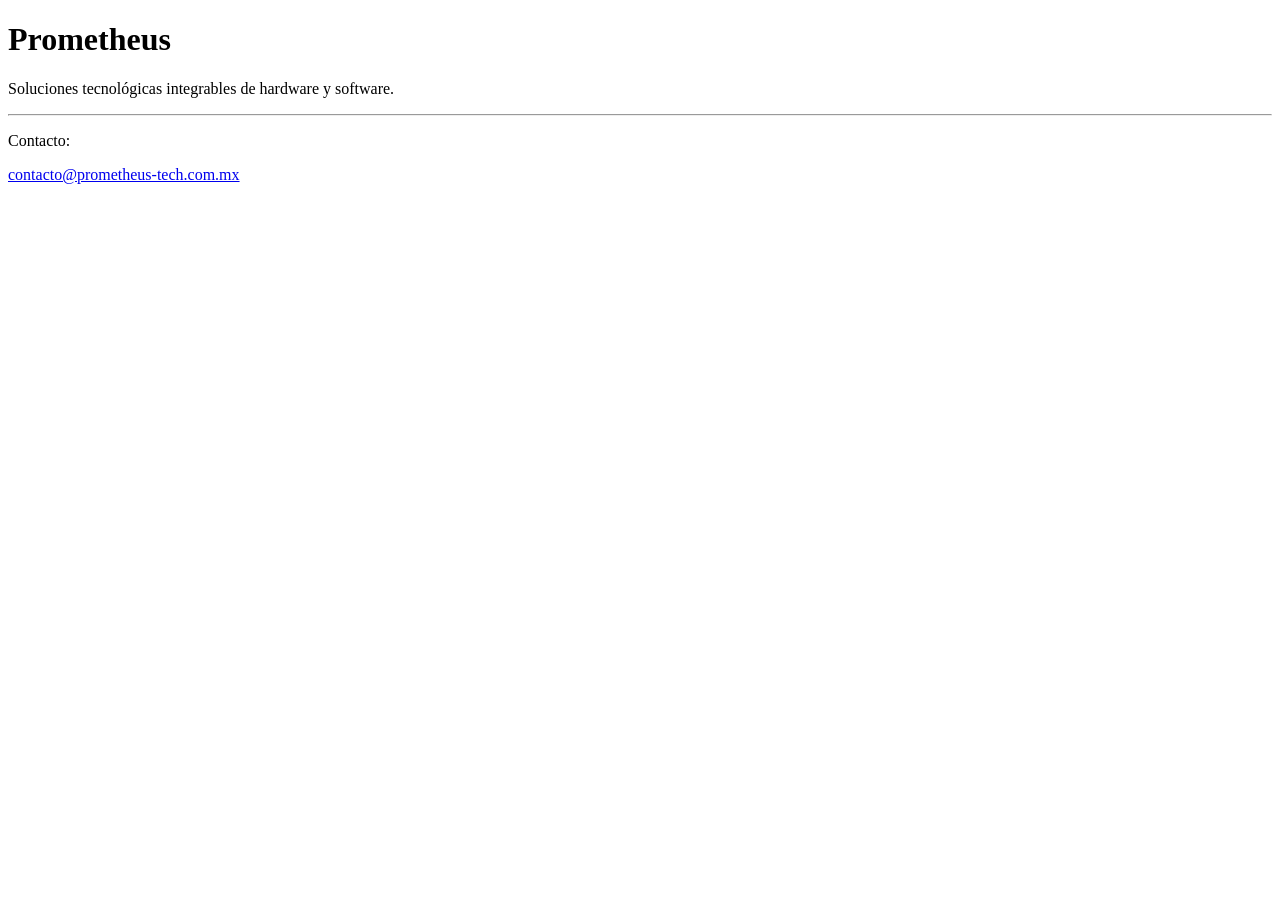
==== index.html @ 94877c94 "Create index.html" ====
<!DOCTYPE html>
<html lang="es">
<head>
  <meta charset="UTF-8">
  <meta name="viewport" content="width=device-width, initial-scale=1.0">
  <title>Prometheus</title>
</head>
<body>

  <h1>Prometheus</h1>
  <p>Soluciones tecnológicas integrables de hardware y software.</p>

  <hr>

  <p>Contacto:</p>
  <p>
    <a href="mailto:contacto@prometheus-tech.com.mx">
      contacto@prometheus-tech.com.mx
    </a>
  </p>

</body>
</html>
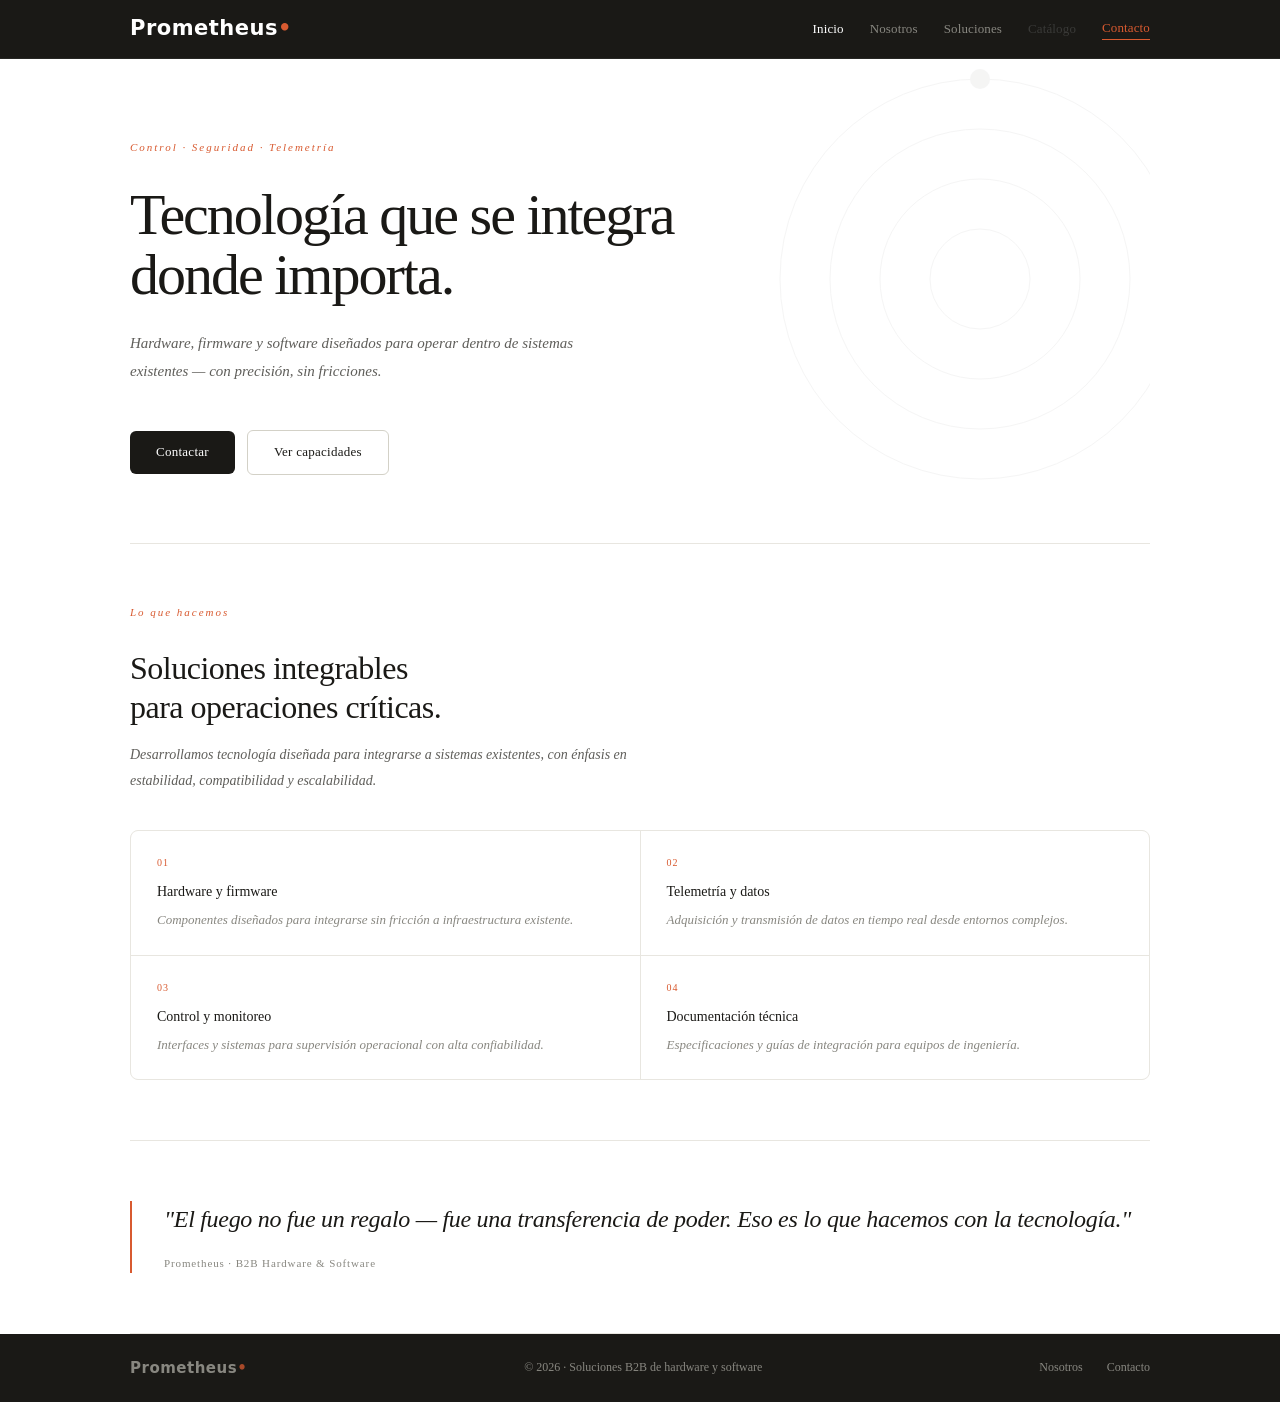
==== commit e4320626: "Pagina Prometheus light v2.0" ====
--- a/index.html
+++ b/index.html
@@ -1,23 +1,185 @@
 <!DOCTYPE html>
 <html lang="es">
 <head>
-  <meta charset="UTF-8">
-  <meta name="viewport" content="width=device-width, initial-scale=1.0">
+  <meta charset="UTF-8" />
+  <meta name="viewport" content="width=device-width, initial-scale=1.0" />
   <title>Prometheus</title>
+  <link rel="stylesheet" href="css/styles.css" />
+  <link rel="icon" href="img/favicon.svg" type="image/svg+xml">
+  <link rel="canonical" href="https://prometheus-tech.com.mx/">
+  <meta name="description" content="Empresa tecnológica B2B especializada en el desarrollo de soluciones integrables de hardware y software, enfocada en control, seguridad y telemetría.">
+  <meta name="robots" content="index,follow">
+  <meta property="og:title" content="Prometheus">
+  <meta property="og:description" content="Soluciones integrables de hardware y software para control, seguridad y telemetría.">
+  <meta property="og:type" content="website">
+  <meta property="og:url" content="https://prometheus-tech.com.mx/">
 </head>
+
 <body>
+  <div class="theme-ripple" aria-hidden="true"></div>
 
-  <h1>Prometheus</h1>
-  <p>Soluciones tecnológicas integrables de hardware y software.</p>
+  <header>
+    <div class="header-inner">
+      <a class="brand" href="/" aria-label="Prometheus — Inicio">Prometheus<span>•</span></a>
+      <nav>
+        <a href="/"            class="active">Inicio</a>
+        <a href="/nosotros">Nosotros</a>
+        <a href="/soluciones">Soluciones</a>
+        <a href="#" class="is-disabled" aria-disabled="true" title="En progreso">Catálogo</a>
+        <a href="/contacto" class="contact-link" data-ripple>Contacto</a>
+      </nav>
+      <button class="menu-toggle" id="menuToggle" aria-label="Abrir menú" aria-expanded="false" aria-controls="mobileNavPanel">
+        <span class="menu-bar"></span>
+        <span class="menu-bar"></span>
+        <span class="menu-bar"></span>
+      </button>
+    </div>
+    <div class="mobile-nav-panel" id="mobileNavPanel">
+      <a href="/" class="active">Inicio</a>
+      <a href="/nosotros">Nosotros</a>
+      <a href="/soluciones">Soluciones</a>
+      <a href="#" class="is-disabled" aria-disabled="true" title="En progreso">Catálogo</a>
+      <a href="/contacto" class="contact-link" data-ripple>Contacto</a>
+    </div>
+  </header>
 
-  <hr>
+  <main>
+    <div class="container">
 
-  <p>Contacto:</p>
-  <p>
-    <a href="mailto:contacto@prometheus-tech.com.mx">
-      contacto@prometheus-tech.com.mx
-    </a>
-  </p>
+      <!-- Hero -->
+      <section class="hero">
+        <span class="eyebrow">Control · Seguridad · Telemetría</span>
+        <h1>Tecnología que se integra<br>donde importa.</h1>
+        <p class="hero-sub">
+          Hardware, firmware y software diseñados para operar dentro de sistemas
+          existentes — con precisión, sin fricciones.
+        </p>
+        <div class="cta">
+          <a class="btn btn-dark contact-link" href="/contacto" data-ripple>Contactar</a>
+          <a class="btn btn-outline" href="/soluciones">Ver capacidades</a>
+        </div>
 
+        <!-- Decoración sutil: círculos concéntricos -->
+        <svg class="hero-deco" width="420" height="420" viewBox="0 0 420 420" fill="none" xmlns="http://www.w3.org/2000/svg" aria-hidden="true">
+          <circle cx="210" cy="210" r="200" stroke="#1a1916" stroke-width="1"/>
+          <circle cx="210" cy="210" r="150" stroke="#1a1916" stroke-width="1"/>
+          <circle cx="210" cy="210" r="100" stroke="#1a1916" stroke-width="1"/>
+          <circle cx="210" cy="210" r="50"  stroke="#1a1916" stroke-width="1"/>
+          <circle cx="210" cy="10"   r="10"  fill="#1a1916"/>
+        </svg>
+      </section>
+
+      <!-- Enfoque -->
+      <section class="section">
+        <span class="section-label">Lo que hacemos</span>
+        <h2>Soluciones integrables<br>para operaciones críticas.</h2>
+        <p>
+          Desarrollamos tecnología diseñada para integrarse a sistemas existentes,
+          con énfasis en estabilidad, compatibilidad y escalabilidad.
+        </p>
+
+        <div class="capabilities">
+          <div class="cap">
+            <span class="cap-num">01</span>
+            <div class="cap-title">Hardware y firmware</div>
+            <div class="cap-desc">Componentes diseñados para integrarse sin fricción a infraestructura existente.</div>
+          </div>
+          <div class="cap">
+            <span class="cap-num">02</span>
+            <div class="cap-title">Telemetría y datos</div>
+            <div class="cap-desc">Adquisición y transmisión de datos en tiempo real desde entornos complejos.</div>
+          </div>
+          <div class="cap">
+            <span class="cap-num">03</span>
+            <div class="cap-title">Control y monitoreo</div>
+            <div class="cap-desc">Interfaces y sistemas para supervisión operacional con alta confiabilidad.</div>
+          </div>
+          <div class="cap">
+            <span class="cap-num">04</span>
+            <div class="cap-title">Documentación técnica</div>
+            <div class="cap-desc">Especificaciones y guías de integración para equipos de ingeniería.</div>
+          </div>
+        </div>
+      </section>
+
+      <!-- Statement -->
+      <div class="statement">
+        <div class="stmt-line" aria-hidden="true"></div>
+        <div>
+          <p class="stmt-text">"El fuego no fue un regalo — fue una transferencia de poder. Eso es lo que hacemos con la tecnología."</p>
+          <p class="stmt-author">Prometheus · B2B Hardware &amp; Software</p>
+        </div>
+      </div>
+
+    </div><!-- /.container -->
+  </main>
+
+  <footer>
+    <div class="footer-inner">
+      <a class="brand-footer" href="/" aria-label="Prometheus — Inicio">Prometheus<span>•</span></a>
+      <span class="footer-copy">© <span id="y"></span> · Soluciones B2B de hardware y software</span>
+      <div class="footer-links">
+        <a href="/nosotros">Nosotros</a>
+        <a href="/contacto">Contacto</a>
+      </div>
+    </div>
+  </footer>
+
+  <script>document.getElementById('y').textContent = new Date().getFullYear();</script>
+  <script>
+  (() => {
+    const btn   = document.getElementById('menuToggle');
+    const panel = document.getElementById('mobileNavPanel');
+    if (!btn || !panel) return;
+    btn.addEventListener('click', () => {
+      const isOpen = panel.classList.toggle('open');
+      btn.classList.toggle('open', isOpen);
+      btn.setAttribute('aria-expanded', isOpen ? 'true' : 'false');
+    });
+    panel.querySelectorAll('a').forEach(a => {
+      a.addEventListener('click', () => {
+        panel.classList.remove('open');
+        btn.classList.remove('open');
+        btn.setAttribute('aria-expanded', 'false');
+      });
+    });
+  })();
+  </script>
+  <script>
+  (() => {
+    const DELAY    = 200;
+    const DURATION = 650;
+    const links    = document.querySelectorAll('a[data-ripple]');
+    if (!links.length) return;
+    const prefersReduced = window.matchMedia('(prefers-reduced-motion: reduce)').matches;
+
+    links.forEach(a => {
+      a.addEventListener('click', (e) => {
+        if (e.defaultPrevented || e.button !== 0 || e.metaKey || e.ctrlKey || e.shiftKey || e.altKey) return;
+        const href = a.getAttribute('href');
+        if (!href || href === '#') return;
+        if (prefersReduced) return;
+        e.preventDefault();
+        a.classList.add('ripple-flash');
+        const r  = a.getBoundingClientRect();
+        const cx = r.left + r.width  / 2;
+        const cy = r.top  + r.height / 2;
+        const r0 = Math.sqrt((r.width/2)**2 + (r.height/2)**2) + 2;
+        document.documentElement.style.setProperty('--cx', cx + 'px');
+        document.documentElement.style.setProperty('--cy', cy + 'px');
+        document.documentElement.style.setProperty('--r0', r0 + 'px');
+        document.body.classList.add('ripple-ready');
+        void document.body.offsetHeight;
+        setTimeout(() => document.body.classList.add('ripple-go'), DELAY);
+        setTimeout(() => { window.location.href = href; }, DELAY + DURATION);
+      });
+    });
+
+    window.addEventListener('pageshow', () => {
+      document.body.classList.remove('ripple-ready', 'ripple-go');
+      links.forEach(a => a.classList.remove('ripple-flash'));
+    });
+  })();
+  </script>
 </body>
 </html>
--- a/css/styles.css
+++ b/css/styles.css
@@ -0,0 +1,610 @@
+/* =====================================================
+   Prometheus · Design System v2
+   Fondo blanco · Serif · Acento naranja coral
+   ===================================================== */
+
+:root {
+  --dark:       #1a1916;
+  --accent:     #d85a30;
+  --text:       #1a1916;
+  --muted:      #5f5e5a;
+  --hint:       #888780;
+  --border:     #e8e6e0;
+  --border-mid: #d3d1c7;
+  --bg-soft:    #f5f4f0;
+  --white:      #ffffff;
+}
+
+*, *::before, *::after { box-sizing: border-box; margin: 0; padding: 0; }
+
+html { scroll-behavior: smooth; }
+
+body {
+  font-family: 'Georgia', Georgia, 'Times New Roman', serif;
+  background: var(--white);
+  color: var(--text);
+  line-height: 1.6;
+  -webkit-font-smoothing: antialiased;
+}
+
+/* ——— LAYOUT ——— */
+.container {
+  max-width: 1100px;
+  margin: 0 auto;
+  padding: 0 40px;
+}
+
+/* ——— HEADER ——— */
+header {
+  position: sticky;
+  top: 0;
+  z-index: 100;
+  background: var(--dark);
+  border-bottom: 0.5px solid rgba(255,255,255,.06);
+}
+
+.header-inner {
+  max-width: 1100px;
+  margin: 0 auto;
+  padding: 0 40px;
+  height: 58px;
+  display: flex;
+  align-items: center;
+  justify-content: space-between;
+}
+
+.brand {
+  font-family: system-ui, -apple-system, 'Segoe UI', Roboto, Arial, sans-serif;
+  font-weight: 800;
+  letter-spacing: .5px;
+  font-size: 21px;
+  color: var(--white);
+  text-decoration: none;
+}
+
+.brand span { color: var(--accent); }
+
+nav {
+  display: flex;
+  align-items: center;
+  gap: 26px;
+}
+
+nav a {
+  font-family: 'Georgia', serif;
+  font-size: 13px;
+  color: var(--hint);
+  text-decoration: none;
+  letter-spacing: .01em;
+  transition: color .15s;
+}
+
+nav a:hover          { color: var(--white); }
+nav a.active         { color: var(--white); }
+
+nav a.is-disabled {
+  color: #3a3a38;
+  pointer-events: none;
+  cursor: default;
+  animation: flicker 3s infinite;
+}
+
+nav a.contact-link {
+  color: var(--accent);
+  border-bottom: 1px solid var(--accent);
+  padding-bottom: 1px;
+}
+nav a.contact-link:hover { opacity: .8; color: var(--accent); }
+
+/* ——— MOBILE MENU TOGGLE ——— */
+.menu-toggle {
+  display: none;
+  flex-direction: column;
+  justify-content: center;
+  align-items: center;
+  gap: 6px;
+  width: 44px;
+  height: 44px;
+  background: rgba(255,255,255,.06);
+  border: 1px solid rgba(255,255,255,.14);
+  border-radius: 8px;
+  cursor: pointer;
+  padding: 0;
+  flex-shrink: 0;
+}
+
+.menu-bar {
+  display: block;
+  width: 22px;
+  height: 2.5px;
+  background: var(--white);
+  border-radius: 2px;
+  transition: transform .25s ease, opacity .2s ease;
+}
+
+.menu-toggle.open .menu-bar:nth-child(1) { transform: translateY(8.5px) rotate(45deg); }
+.menu-toggle.open .menu-bar:nth-child(2) { opacity: 0; }
+.menu-toggle.open .menu-bar:nth-child(3) { transform: translateY(-8.5px) rotate(-45deg); }
+
+/* ——— MOBILE NAV PANEL ——— */
+.mobile-nav-panel {
+  max-height: 0;
+  overflow: hidden;
+  background: var(--dark);
+  transition: max-height .28s ease;
+}
+
+.mobile-nav-panel.open { max-height: 320px; }
+
+.mobile-nav-panel a {
+  display: block;
+  padding: 16px 40px;
+  font-family: 'Georgia', serif;
+  font-size: 15px;
+  color: var(--hint);
+  text-decoration: none;
+  border-top: 0.5px solid rgba(255,255,255,.08);
+}
+
+.mobile-nav-panel a.active        { color: var(--white); }
+.mobile-nav-panel a.is-disabled   { color: #3a3a38; pointer-events: none; animation: flicker 3s infinite; }
+.mobile-nav-panel a.contact-link  { color: var(--accent); border-bottom: none; }
+
+/* ——— HERO ——— */
+.hero {
+  padding: 80px 0 68px;
+  border-bottom: .5px solid var(--border);
+  position: relative;
+  overflow: hidden;
+}
+
+.eyebrow {
+  display: block;
+  font-size: 11px;
+  letter-spacing: .18em;
+  color: var(--accent);
+  margin-bottom: 28px;
+  font-style: italic;
+}
+
+.hero h1 {
+  font-size: clamp(36px, 5vw, 58px);
+  font-weight: 400;
+  color: var(--dark);
+  letter-spacing: -2px;
+  line-height: 1.05;
+  margin-bottom: 24px;
+}
+
+.hero-sub {
+  font-size: 15px;
+  color: var(--muted);
+  line-height: 1.85;
+  max-width: 500px;
+  font-style: italic;
+  margin-bottom: 44px;
+}
+
+.hero-deco {
+  position: absolute;
+  right: -40px;
+  top: 10px;
+  opacity: .04;
+  pointer-events: none;
+}
+
+/* ——— CTA ——— */
+.cta {
+  display: flex;
+  gap: 12px;
+  align-items: center;
+  flex-wrap: wrap;
+}
+
+.btn {
+  display: inline-block;
+  padding: 11px 26px;
+  border-radius: 6px;
+  font-family: 'Georgia', serif;
+  font-size: 13px;
+  text-decoration: none;
+  letter-spacing: .02em;
+  cursor: pointer;
+  transition: opacity .15s;
+  border: none;
+}
+
+.btn:hover { opacity: .82; }
+
+.btn-dark    { background: var(--dark); color: var(--white); }
+.btn-outline { background: transparent; color: var(--dark); border: 1px solid var(--border-mid); }
+
+/* ——— SECTIONS ——— */
+.section {
+  padding: 60px 0;
+  border-bottom: .5px solid var(--border);
+}
+
+.section-label {
+  display: block;
+  font-size: 11px;
+  letter-spacing: .18em;
+  color: var(--accent);
+  margin-bottom: 28px;
+  font-style: italic;
+}
+
+.section h2 {
+  font-size: 32px;
+  font-weight: 400;
+  color: var(--dark);
+  letter-spacing: -.5px;
+  margin-bottom: 16px;
+  line-height: 1.2;
+}
+
+.section p {
+  font-size: 14px;
+  color: var(--muted);
+  line-height: 1.85;
+  max-width: 560px;
+  font-style: italic;
+  margin-bottom: 16px;
+}
+
+.section p:last-child { margin-bottom: 0; }
+
+/* ——— CAPABILITIES GRID (inicio) ——— */
+.capabilities {
+  display: grid;
+  grid-template-columns: 1fr 1fr;
+  gap: 1px;
+  background: var(--border);
+  border: .5px solid var(--border);
+  border-radius: 8px;
+  overflow: hidden;
+  margin-top: 36px;
+}
+
+.cap {
+  background: var(--white);
+  padding: 24px 26px;
+}
+
+.cap-num {
+  display: block;
+  font-size: 10px;
+  color: var(--accent);
+  letter-spacing: .1em;
+  margin-bottom: 10px;
+}
+
+.cap-title {
+  font-size: 14px;
+  color: var(--dark);
+  margin-bottom: 6px;
+}
+
+.cap-desc {
+  font-size: 13px;
+  color: var(--hint);
+  line-height: 1.65;
+  font-style: italic;
+}
+
+/* ——— STATEMENT ——— */
+.statement {
+  padding: 60px 0;
+  border-bottom: .5px solid var(--border);
+  display: flex;
+  gap: 32px;
+  align-items: flex-start;
+}
+
+.stmt-line {
+  width: 2px;
+  background: var(--accent);
+  flex-shrink: 0;
+  align-self: stretch;
+  min-height: 64px;
+}
+
+.stmt-text {
+  font-size: 24px;
+  font-weight: 400;
+  color: var(--dark);
+  line-height: 1.5;
+  letter-spacing: -.3px;
+  font-style: italic;
+}
+
+.stmt-author {
+  font-size: 11px;
+  color: var(--hint);
+  margin-top: 18px;
+  letter-spacing: .08em;
+}
+
+/* ——— FOOTER ——— */
+footer {
+  background: var(--dark);
+  padding: 22px 0;
+}
+
+.footer-inner {
+  max-width: 1100px;
+  margin: 0 auto;
+  padding: 0 40px;
+  display: flex;
+  align-items: center;
+  justify-content: space-between;
+}
+
+.footer-copy {
+  font-family: 'Georgia', serif;
+  font-size: 12px;
+  color: var(--hint);
+}
+
+.footer-links { display: flex; gap: 24px; }
+
+.footer-links a {
+  font-family: 'Georgia', serif;
+  font-size: 12px;
+  color: var(--hint);
+  text-decoration: none;
+  transition: color .15s;
+}
+
+.footer-links a:hover { color: var(--white); }
+
+.brand-footer {
+  font-family: system-ui, -apple-system, 'Segoe UI', Roboto, Arial, sans-serif;
+  font-weight: 800;
+  letter-spacing: .5px;
+  font-size: 15px;
+  color: var(--hint);
+  text-decoration: none;
+}
+
+.brand-footer span { color: var(--accent); opacity: .75; }
+
+/* ——— NOSOTROS ——— */
+.nos-layout {
+  display: grid;
+}
+
+@media (min-width: 768px) {
+  .nos-layout { grid-template-columns: 6fr 4fr; }
+}
+
+.nos-main {
+  padding: 60px 60px 60px 0;
+  border-bottom: .5px solid var(--border);
+}
+
+.nos-main p {
+  font-size: 15px;
+  color: var(--muted);
+  line-height: 1.85;
+  margin-bottom: 18px;
+  font-style: italic;
+}
+
+.nos-main p:last-child { margin-bottom: 0; }
+
+.nos-side {
+  padding: 44px 0 44px 48px;
+  border-left: .5px solid var(--border);
+  border-bottom: .5px solid var(--border);
+}
+
+.nos-side h3 {
+  font-size: 13px;
+  font-weight: 400;
+  color: var(--dark);
+  letter-spacing: .04em;
+  margin-bottom: 8px;
+  margin-top: 28px;
+}
+
+.nos-side h3:first-child { margin-top: 0; }
+
+.nos-side p {
+  font-size: 13px;
+  color: var(--hint);
+  line-height: 1.75;
+  font-style: italic;
+}
+
+.valores-label {
+  display: block;
+  font-size: 10px;
+  letter-spacing: .14em;
+  color: var(--accent);
+  margin-top: 36px;
+  margin-bottom: 18px;
+  font-style: italic;
+}
+
+.valor {
+  display: flex;
+  gap: 12px;
+  align-items: flex-start;
+  margin-bottom: 14px;
+}
+
+.valor-num {
+  font-size: 10px;
+  color: var(--accent);
+  min-width: 18px;
+  margin-top: 3px;
+  letter-spacing: .06em;
+  flex-shrink: 0;
+}
+
+.valor-text {
+  font-size: 13px;
+  color: var(--muted);
+  line-height: 1.65;
+  font-style: italic;
+}
+
+.valor-title {
+  color: var(--dark);
+  font-style: normal;
+}
+
+/* ——— SOLUCIONES ——— */
+.cap-list {
+  display: flex;
+  flex-direction: column;
+  margin-top: 8px;
+}
+
+.cap-item {
+  display: flex;
+  gap: 20px;
+  align-items: flex-start;
+  padding: 20px 0;
+  border-bottom: .5px solid var(--border);
+}
+
+.cap-item:last-child { border-bottom: none; }
+
+.cap-item .cap-num {
+  font-size: 10px;
+  color: var(--accent);
+  min-width: 22px;
+  margin-top: 3px;
+  letter-spacing: .06em;
+  flex-shrink: 0;
+}
+
+.cap-item .cap-name {
+  font-size: 15px;
+  color: var(--dark);
+  margin-bottom: 5px;
+}
+
+.cap-item .cap-desc {
+  font-size: 13px;
+  color: var(--hint);
+  line-height: 1.65;
+  font-style: italic;
+}
+
+.ind-grid {
+  display: flex;
+  flex-wrap: wrap;
+  gap: 8px;
+  margin-top: 8px;
+}
+
+.ind-tag {
+  font-family: 'Georgia', serif;
+  font-size: 13px;
+  color: var(--muted);
+  border: .5px solid var(--border-mid);
+  padding: 7px 18px;
+  border-radius: 4px;
+  font-style: italic;
+}
+
+.doc-bg {
+  background: var(--bg-soft);
+  border-top: .5px solid var(--border);
+}
+
+.doc-bg .section { border-bottom: none; }
+
+.doc-bg .section p { margin-top: 4px; }
+
+/* ——— CONTACTO ——— */
+.contact-email-block {
+  border-top: .5px solid var(--border);
+  padding-top: 36px;
+  margin-top: 8px;
+}
+
+.email-label {
+  display: block;
+  font-size: 10px;
+  letter-spacing: .18em;
+  color: var(--accent);
+  margin-bottom: 14px;
+  font-style: italic;
+}
+
+.contact-email-link {
+  display: block;
+  font-family: 'Georgia', serif;
+  font-size: clamp(16px, 2.5vw, 26px);
+  color: var(--dark);
+  letter-spacing: -.5px;
+  text-decoration: none;
+  margin-bottom: 32px;
+  transition: color .15s;
+}
+
+.contact-email-link:hover { color: var(--accent); }
+
+.contact-note {
+  padding: 48px 0;
+}
+
+.contact-note p {
+  font-size: 14px;
+  color: var(--hint);
+  line-height: 1.85;
+  font-style: italic;
+  max-width: 440px;
+}
+
+/* ——— ANIMATIONS ——— */
+@keyframes flicker {
+  0%, 19%, 21%, 23%, 25%, 54%, 56%, 100% { opacity: 1; }
+  20%, 24%, 55% { opacity: .3; }
+}
+
+.flicker { animation: flicker 3s infinite; }
+
+/* ——— RIPPLE ——— */
+.theme-ripple {
+  position: fixed;
+  inset: 0;
+  background: var(--white);
+  z-index: 9999;
+  pointer-events: none;
+  opacity: 0;
+  clip-path: circle(0px at 50% 50%);
+  transition: clip-path 650ms ease-out, opacity 1ms linear;
+}
+
+body.ripple-ready .theme-ripple {
+  opacity: 1;
+  clip-path: circle(var(--r0, 0px) at var(--cx, 50%) var(--cy, 50%));
+}
+
+body.ripple-go .theme-ripple {
+  clip-path: circle(150vmax at var(--cx, 50%) var(--cy, 50%));
+}
+
+nav a.contact-link.ripple-flash { opacity: .5; }
+
+@media (prefers-reduced-motion: reduce) {
+  .theme-ripple { transition: none; }
+  .flicker      { animation: none; }
+}
+
+/* ——— RESPONSIVE ——— */
+@media (max-width: 640px) {
+  .container       { padding: 0 20px; }
+  .header-inner    { padding: 0 20px; }
+  .footer-inner    { padding: 0 20px; flex-direction: column; gap: 12px; text-align: center; }
+  .capabilities    { grid-template-columns: 1fr; }
+  nav              { display: none; }
+  .menu-toggle     { display: flex; }
+  .nos-main        { padding: 48px 0; }
+  .nos-side        { border-left: none; border-top: .5px solid var(--border); padding-left: 0; }
+}
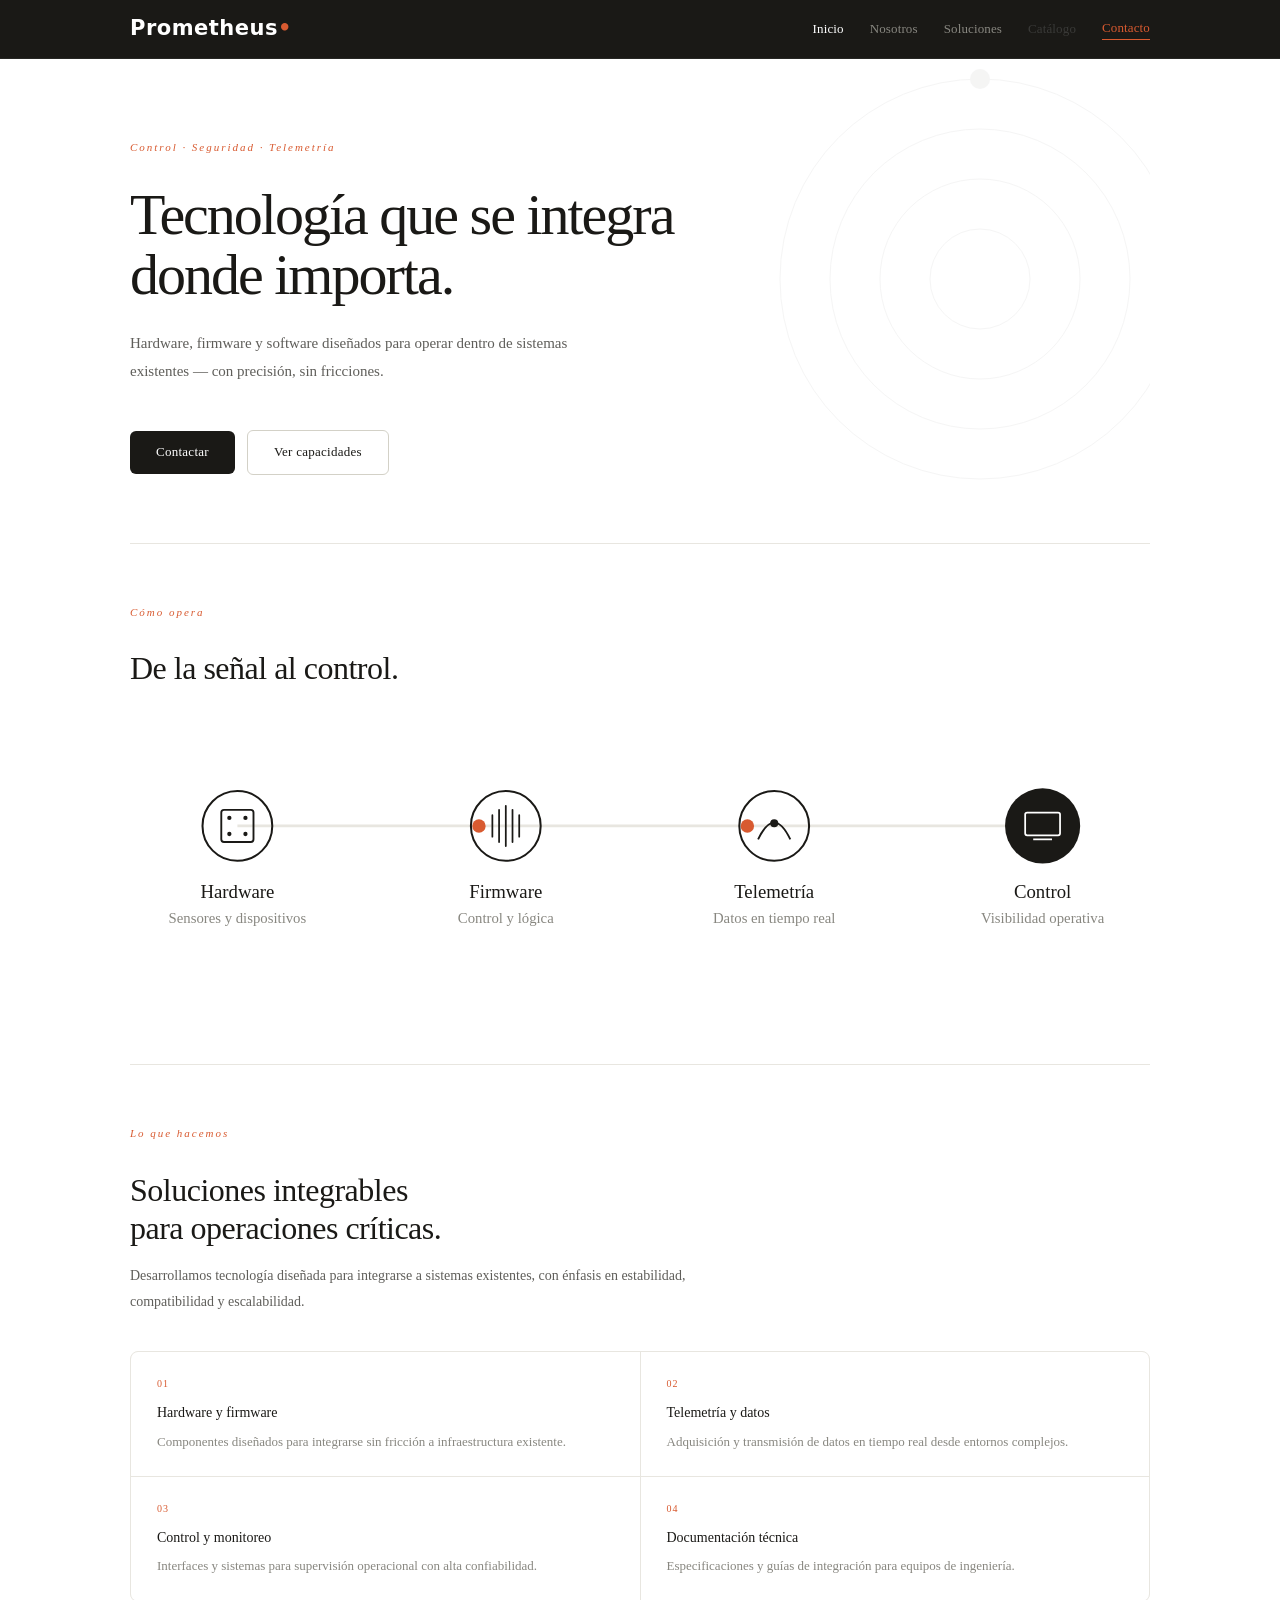
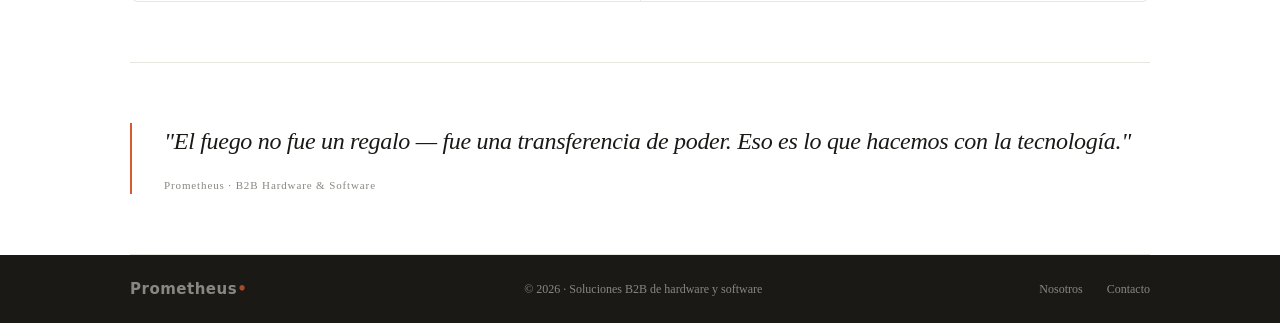
==== commit 8e622d2d: "Cambio de icono y fuente" ====
--- a/index.html
+++ b/index.html
@@ -13,6 +13,10 @@
   <meta property="og:description" content="Soluciones integrables de hardware y software para control, seguridad y telemetría.">
   <meta property="og:type" content="website">
   <meta property="og:url" content="https://prometheus-tech.com.mx/">
+  <meta property="og:image" content="https://prometheus-tech.com.mx/img/og-image.jpg">
+  <meta property="og:image:width" content="1200">
+  <meta property="og:image:height" content="630">
+  <meta name="twitter:card" content="summary_large_image">
 </head>
 
 <body>
@@ -69,6 +73,49 @@
         </svg>
       </section>
 
+      <!-- Diagrama de flujo técnico -->
+      <section class="section flow-section">
+        <span class="section-label">Cómo opera</span>
+        <h2>De la señal al control.</h2>
+        <div class="flow-diagram">
+          <svg viewBox="0 0 760 200" xmlns="http://www.w3.org/2000/svg" role="img" aria-label="Diagrama de flujo: Hardware, Firmware, Telemetría y Control">
+            <line x1="80" y1="70" x2="680" y2="70" stroke="#e8e6e0" stroke-width="2"/>
+
+            <circle cx="80" cy="70" r="26" fill="none" stroke="#1a1916" stroke-width="1.5"/>
+            <rect x="68" y="58" width="24" height="24" rx="2" fill="none" stroke="#1a1916" stroke-width="1.4"/>
+            <circle cx="74" cy="64" r="1.6" fill="#1a1916"/>
+            <circle cx="86" cy="64" r="1.6" fill="#1a1916"/>
+            <circle cx="74" cy="76" r="1.6" fill="#1a1916"/>
+            <circle cx="86" cy="76" r="1.6" fill="#1a1916"/>
+            <text x="80" y="124" font-family="Georgia, serif" font-size="14" fill="#1a1916" text-anchor="middle">Hardware</text>
+            <text x="80" y="142" font-family="Georgia, serif" font-size="11" fill="#888780" text-anchor="middle">Sensores y dispositivos</text>
+
+            <circle cx="260" cy="70" r="5" fill="#d85a30"/>
+
+            <circle cx="280" cy="70" r="26" fill="none" stroke="#1a1916" stroke-width="1.5"/>
+            <path d="M270,62 L270,78 M275,58 L275,82 M280,55 L280,85 M285,58 L285,82 M290,62 L290,78" stroke="#1a1916" stroke-width="1.3" stroke-linecap="round"/>
+            <text x="280" y="124" font-family="Georgia, serif" font-size="14" fill="#1a1916" text-anchor="middle">Firmware</text>
+            <text x="280" y="142" font-family="Georgia, serif" font-size="11" fill="#888780" text-anchor="middle">Control y lógica</text>
+
+            <circle cx="460" cy="70" r="5" fill="#d85a30"/>
+
+            <circle cx="480" cy="70" r="26" fill="none" stroke="#1a1916" stroke-width="1.5"/>
+            <path d="M468,80 Q480,55 492,80" stroke="#1a1916" stroke-width="1.4" fill="none"/>
+            <circle cx="480" cy="68" r="3" fill="#1a1916"/>
+            <text x="480" y="124" font-family="Georgia, serif" font-size="14" fill="#1a1916" text-anchor="middle">Telemetría</text>
+            <text x="480" y="142" font-family="Georgia, serif" font-size="11" fill="#888780" text-anchor="middle">Datos en tiempo real</text>
+
+            <circle cx="660" cy="70" r="5" fill="#d85a30"/>
+
+            <circle cx="680" cy="70" r="28" fill="#1a1916"/>
+            <rect x="667" y="60" width="26" height="17" rx="1.5" fill="none" stroke="#ffffff" stroke-width="1.3"/>
+            <line x1="673" y1="80" x2="687" y2="80" stroke="#ffffff" stroke-width="1.3"/>
+            <text x="680" y="124" font-family="Georgia, serif" font-size="14" fill="#1a1916" text-anchor="middle">Control</text>
+            <text x="680" y="142" font-family="Georgia, serif" font-size="11" fill="#888780" text-anchor="middle">Visibilidad operativa</text>
+          </svg>
+        </div>
+      </section>
+
       <!-- Enfoque -->
       <section class="section">
         <span class="section-label">Lo que hacemos</span>
--- a/css/styles.css
+++ b/css/styles.css
@@ -181,7 +181,6 @@
   color: var(--muted);
   line-height: 1.85;
   max-width: 500px;
-  font-style: italic;
   margin-bottom: 44px;
 }
 
@@ -248,11 +247,22 @@
   color: var(--muted);
   line-height: 1.85;
   max-width: 560px;
-  font-style: italic;
   margin-bottom: 16px;
 }
 
 .section p:last-child { margin-bottom: 0; }
+
+/* ——— FLOW DIAGRAM (home) ——— */
+.flow-diagram {
+  margin-top: 32px;
+  padding: 12px 0 4px;
+}
+
+.flow-diagram svg {
+  width: 100%;
+  height: auto;
+  display: block;
+}
 
 /* ——— CAPABILITIES GRID (inicio) ——— */
 .capabilities {
@@ -289,7 +299,6 @@
   font-size: 13px;
   color: var(--hint);
   line-height: 1.65;
-  font-style: italic;
 }
 
 /* ——— STATEMENT ——— */
@@ -388,7 +397,6 @@
   color: var(--muted);
   line-height: 1.85;
   margin-bottom: 18px;
-  font-style: italic;
 }
 
 .nos-main p:last-child { margin-bottom: 0; }
@@ -414,7 +422,6 @@
   font-size: 13px;
   color: var(--hint);
   line-height: 1.75;
-  font-style: italic;
 }
 
 .valores-label {
@@ -447,7 +454,6 @@
   font-size: 13px;
   color: var(--muted);
   line-height: 1.65;
-  font-style: italic;
 }
 
 .valor-title {
@@ -491,7 +497,6 @@
   font-size: 13px;
   color: var(--hint);
   line-height: 1.65;
-  font-style: italic;
 }
 
 .ind-grid {
@@ -508,7 +513,6 @@
   border: .5px solid var(--border-mid);
   padding: 7px 18px;
   border-radius: 4px;
-  font-style: italic;
 }
 
 .doc-bg {
@@ -557,7 +561,6 @@
   font-size: 14px;
   color: var(--hint);
   line-height: 1.85;
-  font-style: italic;
   max-width: 440px;
 }
 
